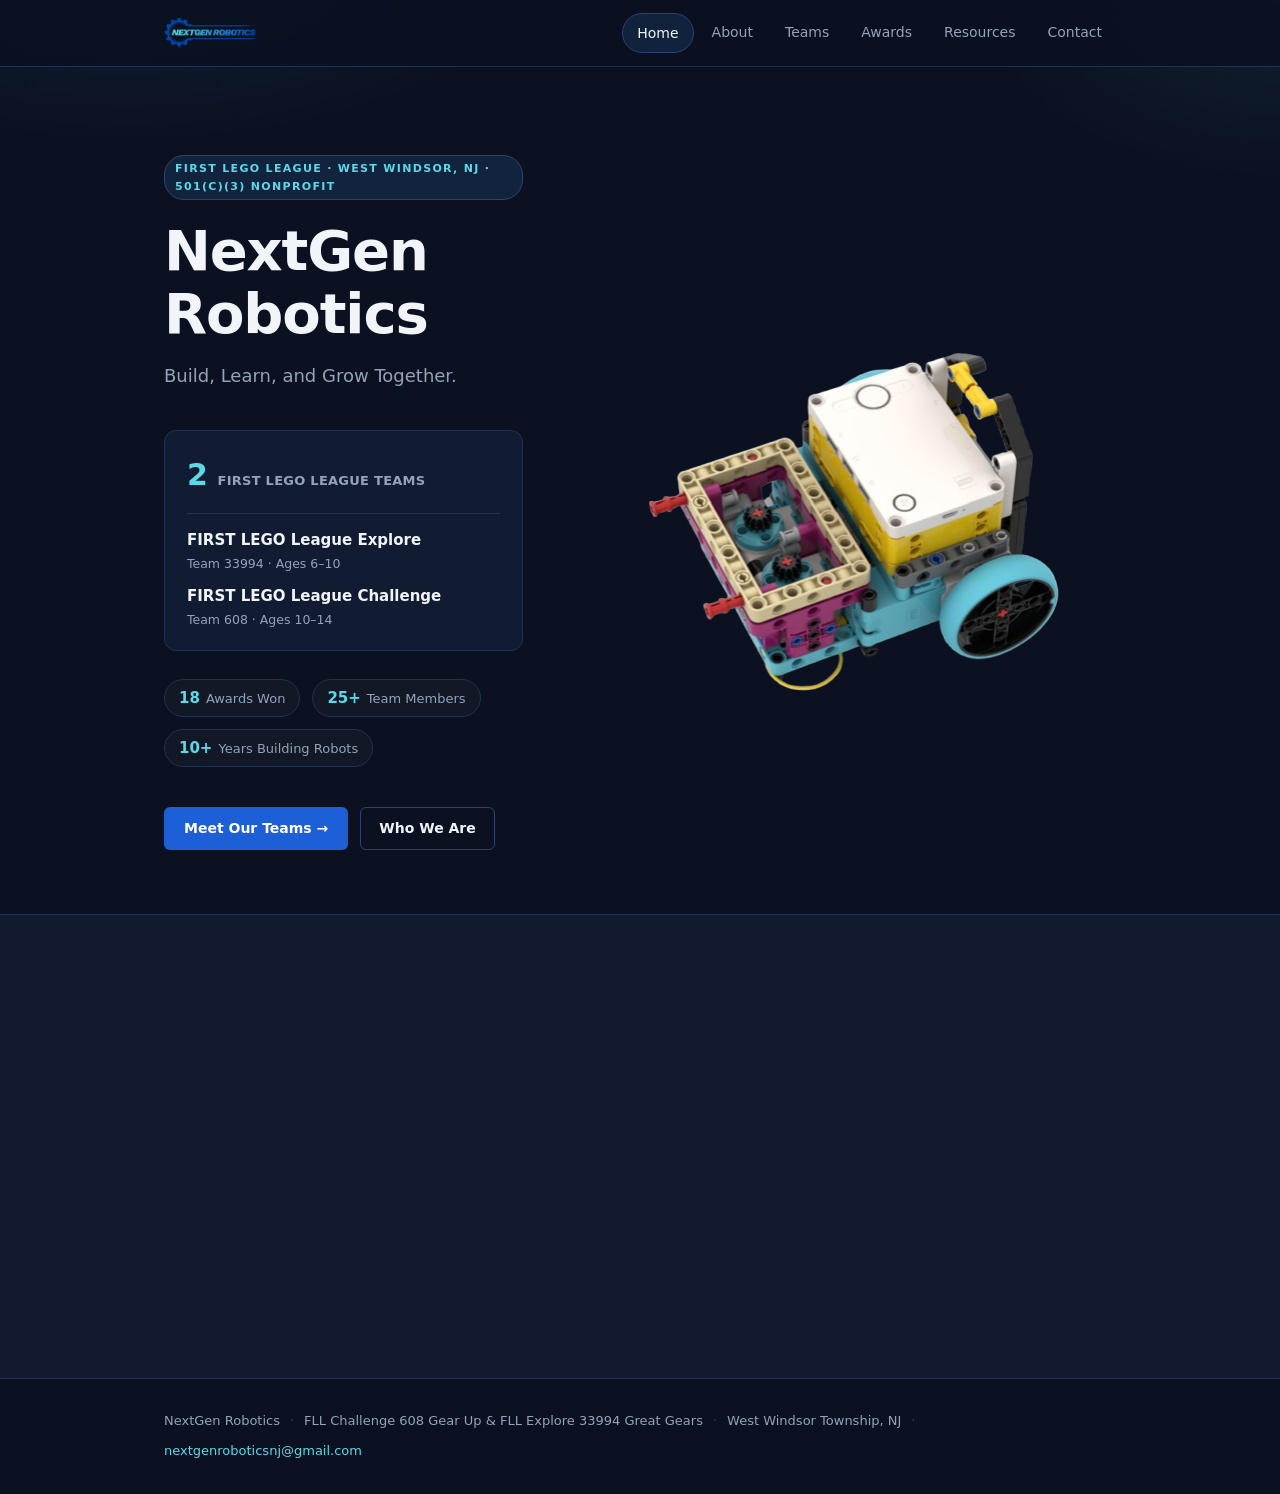
==== index.html @ 02c2dcfd "First commit of NextGen Robotics website" ====
<!DOCTYPE html>
<html lang="en">
<head>
  <meta charset="UTF-8" />
  <meta name="viewport" content="width=device-width, initial-scale=1.0" />
  <meta name="description" content="NextGen Robotics is a 501(c)(3) nonprofit running two FIRST LEGO League teams in West Windsor, NJ: FLL Explore 33994 Great Gears and FLL Challenge 608 Gear Up." />
  <meta http-equiv="Content-Security-Policy" content="default-src 'self'; img-src 'self' data:; style-src 'self'; script-src 'self'; object-src 'none'; base-uri 'self'; form-action 'self'; frame-ancestors 'none'; upgrade-insecure-requests;" />
  <meta http-equiv="X-Content-Type-Options" content="nosniff" />
  <meta name="referrer" content="strict-origin-when-cross-origin" />
  <meta name="theme-color" content="#0B1120" />
  <title>NextGen Robotics</title>
  <link rel="icon" type="image/png" href="images/logo.png" />
  <link rel="stylesheet" href="style.css" />
</head>
<body>

  <header class="site-header">
    <div class="container nav-inner">
      <a class="logo" href="index.html">
        <img src="images/logo-horizontal.png" alt="NextGen Robotics" class="logo-img" height="36" />
      </a>
      <button class="nav-toggle" id="nav-toggle" aria-label="Toggle navigation" aria-expanded="false" aria-controls="site-nav">&#9776;</button>
      <nav class="tabs" id="site-nav">
        <a href="index.html" data-page="index.html">Home</a>
        <a href="about.html" data-page="about.html">About</a>
        <a href="teams.html" data-page="teams.html">Teams</a>
        <a href="awards.html" data-page="awards.html">Awards</a>
        <a href="resources.html" data-page="resources.html">Resources</a>
        <a href="contact.html" data-page="contact.html">Contact</a>
      </nav>
    </div>
  </header>

  <!-- HERO -->
  <section class="hero">
    <div class="container hero-grid">
      <div class="hero-text">
        <div class="hero-eyebrow">FIRST LEGO League &middot; West Windsor, NJ &middot; 501(c)(3) Nonprofit</div>
        <h1>NextGen Robotics</h1>
        <p class="hero-desc">Build, Learn, and Grow Together.</p>

        <!--
          TO ADD A NEW TEAM: bump team-count-num below, then copy one
          .team-count-item block and update its name/number/age range.
          (This is the only spot on the homepage that needs a manual update
          when a team is added — everything else lives on teams.html.)
        -->
        <div class="team-count-card">
          <div class="team-count-head">
            <span class="team-count-num">2</span>
            <span class="team-count-label">FIRST LEGO League Teams</span>
          </div>
          <div class="team-count-list">
            <div class="team-count-item">
              <strong>FIRST LEGO League Explore</strong>
              <span class="team-count-meta">Team 33994 &middot; Ages 6&ndash;10</span>
            </div>
            <div class="team-count-item">
              <strong>FIRST LEGO League Challenge</strong>
              <span class="team-count-meta">Team 608 &middot; Ages 10&ndash;14</span>
            </div>
          </div>
        </div>

        <div class="badge-row">
          <span class="badge-pill"><strong>18</strong> Awards Won</span>
          <span class="badge-pill"><strong>25+</strong> Team Members</span>
          <span class="badge-pill"><strong>10+</strong> Years Building Robots</span>
        </div>

        <div class="btn-row">
          <a class="btn-primary" href="teams.html">Meet Our Teams &rarr;</a>
          <a class="btn-secondary" href="about.html">Who We Are</a>
        </div>
      </div>

      <div class="hero-media">
        <img class="zoomable" src="images/robot-challenge.png" alt="Gear Up's FLL Challenge robot" />
      </div>
    </div>
  </section>

  <!-- SPONSOR TEASER -->
  <section class="section section-alt">
    <div class="container">
      <div class="section-label reveal">Our sponsor</div>
      <div class="sponsor-card reveal">
        <img class="sponsor-logo zoomable" src="images/sponsor-nextgen-church.png" alt="NextGen Church logo" />
        <div class="sponsor-name">NextGen Church</div>
        <p class="sponsor-desc">Proud sponsor of NextGen Robotics.</p>
      </div>
    </div>
  </section>

  <footer class="site-footer">
    <div class="container footer-inner">
      <span>NextGen Robotics</span>
      <span class="footer-sep">&middot;</span>
      <span>FLL Challenge 608 Gear Up &amp; FLL Explore 33994 Great Gears</span>
      <span class="footer-sep">&middot;</span>
      <span>West Windsor Township, NJ</span>
      <span class="footer-sep">&middot;</span>
      <a href="mailto:nextgenroboticsnj@gmail.com">nextgenroboticsnj@gmail.com</a>
    </div>
  </footer>

  <script src="app.js"></script>
</body>
</html>
---- style.css ----
/* ===== RESET & BASE ===== */
*, *::before, *::after { box-sizing: border-box; margin: 0; padding: 0; }

:root {
  --bg: #0B1120;
  --bg-alt: #10192E;
  --card: #111C33;
  --card-hover: #16233F;
  --border: #22314F;
  --border-strong: #2E4270;
  --blue: #1D5FD6;
  --blue-light: #5CD9E8;
  --blue-mid: #3B8FE0;
  --blue-dim: rgba(59, 143, 224, 0.15);
  --text: #F1F5F9;
  --text-muted: #94A3B8;
  --text-light: #64748B;
  --radius: 12px;
  --radius-sm: 6px;
  --font: system-ui, -apple-system, 'Segoe UI', Roboto, sans-serif;
}

html { scroll-behavior: smooth; }

body {
  font-family: var(--font);
  color: var(--text);
  background: var(--bg);
  background-image:
    radial-gradient(700px 360px at 10% -10%, var(--blue-dim), transparent 65%),
    radial-gradient(500px 300px at 100% 0%, rgba(92, 217, 232, 0.08), transparent 60%);
  background-attachment: fixed;
  font-size: 16px;
  line-height: 1.6;
  -webkit-font-smoothing: antialiased;
}

.container {
  max-width: 1000px;
  margin: 0 auto;
  padding: 0 24px;
}

a { color: var(--blue-light); text-decoration: none; }
a:hover { text-decoration: underline; }

/* ===== SCROLL REVEAL ===== */
.reveal {
  opacity: 0;
  transform: translateY(16px);
  transition: opacity 0.6s ease, transform 0.6s ease;
}
.reveal.revealed { opacity: 1; transform: none; }
.reveal-1 { transition-delay: 0.05s; }
.reveal-2 { transition-delay: 0.12s; }
.reveal-3 { transition-delay: 0.19s; }
.reveal-4 { transition-delay: 0.26s; }
.reveal-5 { transition-delay: 0.33s; }

@media (prefers-reduced-motion: reduce) {
  .reveal { opacity: 1; transform: none; transition: none; }
}

/* ===== CLICK-TO-ZOOM PHOTOS ===== */
.zoomable {
  cursor: zoom-in;
  transition: transform 0.3s ease;
}
.zoomable.zoomed {
  transform: scale(1.18);
  cursor: zoom-out;
  position: relative;
  z-index: 5;
}
@media (prefers-reduced-motion: reduce) {
  .zoomable { transition: none; }
}

/* ===== HEADER / TABS NAV ===== */
.site-header {
  position: sticky;
  top: 0;
  z-index: 100;
  background: rgba(11, 17, 32, 0.88);
  backdrop-filter: blur(14px);
  border-bottom: 1px solid var(--border);
}

.nav-inner {
  display: flex;
  align-items: center;
  justify-content: space-between;
  height: 66px;
  gap: 16px;
}

.logo {
  display: flex;
  align-items: center;
  gap: 10px;
  color: var(--text);
  text-decoration: none;
  flex-shrink: 0;
}
.logo:hover { text-decoration: none; }
.logo-img { display: block; }

.nav-toggle {
  display: none;
  background: none;
  border: 1px solid var(--border-strong);
  border-radius: var(--radius-sm);
  color: var(--text);
  width: 40px;
  height: 36px;
  font-size: 18px;
  cursor: pointer;
  flex-shrink: 0;
}

nav.tabs {
  display: flex;
  gap: 4px;
  overflow-x: auto;
  scrollbar-width: none;
}
nav.tabs::-webkit-scrollbar { display: none; }

nav.tabs a {
  font-size: 14px;
  color: var(--text-muted);
  font-weight: 500;
  text-decoration: none;
  padding: 8px 14px;
  border-radius: 20px;
  white-space: nowrap;
  transition: color 0.15s, background 0.15s;
}
nav.tabs a:hover { color: var(--text); text-decoration: none; background: var(--card); }
nav.tabs a.active {
  color: var(--text);
  background: var(--blue-dim);
  border: 1px solid var(--border-strong);
}

/* ===== PAGE HERO (interior pages) ===== */
.page-hero {
  padding: 56px 0 40px;
  border-bottom: 1px solid var(--border);
}
.page-hero .section-label { margin-bottom: 12px; }
.page-hero h1 {
  font-size: clamp(28px, 4vw, 40px);
  font-weight: 700;
  letter-spacing: -0.02em;
  margin-bottom: 12px;
}
.page-hero p {
  font-size: 16px;
  color: var(--text-muted);
  max-width: 640px;
}

/* ===== HOME HERO ===== */
.hero {
  padding: 88px 0 64px;
  border-bottom: 1px solid var(--border);
}

.hero-grid {
  display: grid;
  grid-template-columns: minmax(0, 1fr) minmax(363px, 561px);
  align-items: center;
  gap: 32px;
}

.hero-media {
  display: flex;
  align-items: center;
  justify-content: center;
}
.hero-media img { width: 100%; height: auto; display: block; }

@media (max-width: 1000px) {
  .hero-grid { grid-template-columns: 1fr; }
  .hero-media { order: -1; max-width: 429px; margin: 0 auto; }
}

.hero-eyebrow {
  font-size: 11px;
  font-weight: 600;
  letter-spacing: 0.12em;
  text-transform: uppercase;
  color: var(--blue-light);
  background: var(--blue-dim);
  display: inline-block;
  padding: 4px 10px;
  border-radius: 20px;
  margin-bottom: 20px;
  border: 1px solid var(--border-strong);
}

.hero h1 {
  font-size: clamp(34px, 5.5vw, 56px);
  font-weight: 700;
  line-height: 1.12;
  letter-spacing: -0.02em;
  color: var(--text);
  margin-bottom: 16px;
  max-width: 680px;
}

.hero-desc {
  font-size: 18px;
  color: var(--text-muted);
  max-width: 580px;
  margin-bottom: 40px;
  line-height: 1.6;
}

/* "2 FIRST LEGO League Teams" — one continuous card, not disconnected boxes */
.team-count-card {
  background: var(--card);
  border: 1px solid var(--border);
  border-radius: var(--radius);
  padding: 20px 22px;
  margin-bottom: 28px;
  max-width: 460px;
}

.team-count-head {
  display: flex;
  align-items: baseline;
  gap: 10px;
  padding-bottom: 14px;
  margin-bottom: 14px;
  border-bottom: 1px solid var(--border);
}
.team-count-num { font-size: 30px; font-weight: 700; color: var(--blue-light); letter-spacing: -0.01em; }
.team-count-label {
  font-size: 13px;
  font-weight: 600;
  letter-spacing: 0.02em;
  text-transform: uppercase;
  color: var(--text-muted);
}

.team-count-list { display: flex; flex-direction: column; gap: 10px; }
.team-count-item { display: flex; flex-direction: column; gap: 2px; }
.team-count-item strong { font-size: 15px; color: var(--text); }
.team-count-meta { font-size: 12.5px; color: var(--text-muted); }

/* Secondary badge stats (20+ Awards, 25+ Members, ...) */
.badge-row {
  display: flex;
  gap: 12px;
  flex-wrap: wrap;
  margin-bottom: 40px;
}
.badge-pill {
  display: inline-flex;
  align-items: baseline;
  gap: 6px;
  font-size: 13px;
  color: var(--text-muted);
  background: rgba(255,255,255,0.03);
  border: 1px solid var(--border);
  padding: 6px 14px;
  border-radius: 20px;
}
.badge-pill strong { color: var(--blue-light); font-size: 15px; }
.badge-row-spaced { margin-top: 20px; }

.subsection-title {
  font-size: 18px;
  font-weight: 700;
  color: var(--text);
  margin: 44px 0 18px;
}

.btn-primary {
  display: inline-flex;
  align-items: center;
  gap: 6px;
  background: var(--blue);
  color: #fff;
  font-size: 14px;
  font-weight: 600;
  padding: 10px 20px;
  border-radius: var(--radius-sm);
  text-decoration: none;
  transition: background 0.15s, transform 0.1s;
}
.btn-primary:hover { background: #2563EB; text-decoration: none; transform: translateY(-1px); }

.btn-secondary {
  display: inline-flex;
  align-items: center;
  gap: 6px;
  background: transparent;
  color: var(--text);
  font-size: 14px;
  font-weight: 600;
  padding: 9px 18px;
  border-radius: var(--radius-sm);
  border: 1px solid var(--border-strong);
  text-decoration: none;
  transition: border-color 0.15s, background 0.15s;
}
.btn-secondary:hover { border-color: var(--blue-mid); background: var(--card); text-decoration: none; }

.btn-row { display: flex; gap: 12px; flex-wrap: wrap; }

/* ===== SECTIONS ===== */
.section { padding: 72px 0; }
.section-alt { background: var(--bg-alt); }

.section-label {
  font-size: 11px;
  font-weight: 600;
  letter-spacing: 0.12em;
  text-transform: uppercase;
  color: var(--text-light);
  margin-bottom: 8px;
}

.section-title {
  font-size: 26px;
  font-weight: 700;
  letter-spacing: -0.01em;
  color: var(--text);
  margin-bottom: 16px;
}

.section-intro {
  font-size: 15px;
  color: var(--text-muted);
  max-width: 640px;
  margin-bottom: 32px;
  line-height: 1.6;
}

/* ===== HOME QUICK-LINK CARDS ===== */
.quicklink-grid {
  display: grid;
  grid-template-columns: repeat(auto-fit, minmax(220px, 1fr));
  gap: 16px;
}
.quicklink-card {
  background: var(--card);
  border: 1px solid var(--border);
  border-radius: var(--radius);
  padding: 22px;
  text-decoration: none;
  color: inherit;
  transition: border-color 0.15s, transform 0.15s, background 0.15s;
  display: block;
}
.quicklink-card:hover {
  border-color: var(--blue-mid);
  background: var(--card-hover);
  transform: translateY(-2px);
  text-decoration: none;
}
.quicklink-icon { font-size: 22px; margin-bottom: 10px; display: block; }
.quicklink-title { font-size: 15px; font-weight: 600; color: var(--text); margin-bottom: 4px; }
.quicklink-desc { font-size: 13px; color: var(--text-muted); line-height: 1.5; }

/* ===== ABOUT / PROSE ===== */
.prose {
  max-width: 700px;
  font-size: 16px;
  line-height: 1.75;
  color: var(--text);
}
.prose p { margin-bottom: 14px; }
.prose ul { padding-left: 20px; margin-bottom: 14px; }
.prose li { margin-bottom: 10px; color: var(--text); }
.prose strong { color: var(--text); }
.prose h3 { font-size: 17px; font-weight: 600; margin: 28px 0 10px; color: var(--blue-light); }

.program-grid {
  display: grid;
  grid-template-columns: repeat(auto-fit, minmax(220px, 1fr));
  gap: 14px;
  margin: 20px 0 8px;
}
.program-chip {
  background: var(--card);
  border: 1px solid var(--border);
  border-radius: var(--radius-sm);
  padding: 12px 14px;
  font-size: 13px;
  color: var(--text-muted);
}
.program-chip strong { display: block; color: var(--text); font-size: 14px; margin-bottom: 2px; }

/* ===== PLACEHOLDER / REAL PHOTOS ===== */
.photo-placeholder {
  font-size: 12px;
  font-weight: 500;
  color: var(--blue-light);
  background: rgba(11, 17, 32, 0.5);
  padding: 5px 12px;
  border-radius: 20px;
  border: 1px solid var(--border-strong);
}

/* ===== TEAM CARDS ===== */
.team-grid {
  display: grid;
  grid-template-columns: repeat(auto-fit, minmax(300px, 1fr));
  gap: 24px;
}

.team-card {
  background: var(--card);
  border: 1px solid var(--border);
  border-radius: var(--radius);
  overflow: hidden;
  display: flex;
  flex-direction: column;
  transition: border-color 0.15s;
}
.team-card:hover { border-color: var(--border-strong); }

.team-photo {
  height: 220px;
  background: linear-gradient(135deg, #0F1B33, #1B2C52);
  display: flex;
  align-items: center;
  justify-content: center;
  overflow: hidden;
}
.team-photo img { width: 100%; height: 100%; object-fit: cover; display: block; }

.team-body { padding: 22px; }

.team-badge {
  display: inline-block;
  font-size: 11px;
  font-weight: 600;
  letter-spacing: 0.03em;
  color: var(--blue-light);
  background: var(--blue-dim);
  border: 1px solid var(--border-strong);
  padding: 3px 10px;
  border-radius: 20px;
  margin-bottom: 10px;
}

.team-name { font-size: 22px; font-weight: 700; color: var(--text); margin-bottom: 2px; }
.team-age { font-size: 13px; color: var(--blue-light); font-weight: 600; margin-bottom: 10px; }
.team-desc { font-size: 14px; color: var(--text-muted); line-height: 1.6; max-width: 640px; margin: 20px 0 24px; }

/* ===== PROGRAM SECTIONS (Teams page) ===== */

/* Jump-nav pills — grows with the team list, one pill per team */
.team-jumpnav {
  display: flex;
  gap: 8px;
  flex-wrap: wrap;
  margin-top: 24px;
}
.team-jumpnav a {
  font-size: 13px;
  font-weight: 600;
  color: var(--text);
  background: var(--card);
  border: 1px solid var(--border-strong);
  padding: 7px 16px;
  border-radius: 20px;
  text-decoration: none;
  transition: border-color 0.15s, background 0.15s;
}
.team-jumpnav a:hover { border-color: var(--blue-mid); background: var(--card-hover); text-decoration: none; }

.program-photos {
  display: grid;
  grid-template-columns: repeat(auto-fit, minmax(260px, 1fr));
  gap: 16px;
  margin: 20px 0;
}
.program-photo {
  height: 280px;
  border-radius: var(--radius);
  border: 1px solid var(--border);
  background: linear-gradient(135deg, #0F1B33, #1B2C52);
  overflow: hidden;
  display: flex;
  align-items: center;
  justify-content: center;
}
.program-photo img {
  width: 100%;
  height: 100%;
  object-fit: cover;
  display: block;
  transition: transform 0.35s ease;
}
.program-photo:hover img { transform: scale(1.12); }
.program-photo--contain img { object-fit: contain; padding: 16px; }
@media (prefers-reduced-motion: reduce) {
  .program-photo img { transition: none; }
}

/* ===== YEAR-GROUPED BOXES (projects & awards) ===== */
.year-group { margin-bottom: 40px; }
.year-group:last-child { margin-bottom: 0; }
.year-heading {
  display: flex;
  align-items: center;
  gap: 12px;
  font-size: 14px;
  font-weight: 700;
  color: var(--text);
  letter-spacing: 0.02em;
  margin-bottom: 18px;
}
.year-heading::after {
  content: '';
  flex: 1;
  height: 1px;
  background: var(--border);
}

.box-grid {
  display: grid;
  grid-template-columns: repeat(auto-fit, minmax(240px, 1fr));
  gap: 18px;
}

.project-box, .award-box, .resource-box {
  background: var(--card);
  border: 1px solid var(--border);
  border-radius: var(--radius);
  padding: 20px;
  transition: border-color 0.15s, transform 0.15s;
}
.project-box:hover, .award-box:hover, .resource-box:hover {
  border-color: var(--border-strong);
  transform: translateY(-2px);
}

.project-photo {
  height: 150px;
  border-radius: var(--radius-sm);
  background: linear-gradient(135deg, #0F1B33, #1B2C52);
  display: flex;
  align-items: center;
  justify-content: center;
  margin-bottom: 14px;
  overflow: hidden;
}
.project-photo img { width: 100%; height: 100%; object-fit: cover; display: block; }

.box-badge {
  display: inline-block;
  font-size: 10.5px;
  font-weight: 700;
  letter-spacing: 0.04em;
  text-transform: uppercase;
  color: var(--blue-light);
  background: var(--blue-dim);
  border: 1px solid var(--border-strong);
  padding: 3px 9px;
  border-radius: 20px;
  margin-bottom: 10px;
}

.box-title { font-size: 17px; font-weight: 700; color: var(--text); margin-bottom: 6px; }
.box-title a { color: inherit; text-decoration: none; }
.box-title a:hover { color: var(--blue-light); text-decoration: underline; }
.box-meta { font-size: 12px; color: var(--text-light); font-family: ui-monospace, Menlo, monospace; margin-bottom: 8px; }
.box-desc { font-size: 13.5px; color: var(--text-muted); line-height: 1.6; }

.award-box .box-title { display: flex; align-items: center; gap: 8px; }
.award-icon { font-size: 20px; }

.note-card {
  border: 1px dashed var(--border-strong);
  border-radius: var(--radius);
  padding: 18px 20px;
  font-size: 13.5px;
  color: var(--text-light);
  line-height: 1.6;
  margin-top: 24px;
}

/* ===== RESOURCES ===== */
.resource-group { margin-bottom: 40px; }
.resource-group:last-child { margin-bottom: 0; }
.resource-group-title {
  font-size: 16px;
  font-weight: 700;
  color: var(--blue-light);
  margin-bottom: 16px;
}

/* ===== GALLERY ===== */
.gallery-grid {
  display: grid;
  grid-template-columns: repeat(auto-fit, minmax(220px, 1fr));
  gap: 16px;
}
.gallery-photo {
  height: 220px;
  border-radius: var(--radius);
  border: 1px solid var(--border);
  background: linear-gradient(135deg, #0F1B33, #1B2C52);
  display: flex;
  align-items: center;
  justify-content: center;
  overflow: hidden;
  position: relative;
}
.gallery-photo img { width: 100%; height: 100%; object-fit: cover; display: block; }
.gallery-caption {
  position: absolute;
  bottom: 0; left: 0; right: 0;
  background: linear-gradient(0deg, rgba(0,0,0,0.7), transparent);
  color: #fff;
  font-size: 12px;
  padding: 20px 12px 8px;
}

/* ===== SPONSOR ===== */
.sponsor-card {
  background: var(--card);
  border: 1px solid var(--border);
  border-radius: var(--radius);
  padding: 28px;
  max-width: 480px;
}
.sponsor-logo { display: block; width: 160px; height: 160px; object-fit: contain; margin-bottom: 18px; }
.sponsor-name { font-size: 18px; font-weight: 700; color: var(--text); margin-bottom: 6px; }
.sponsor-desc { font-size: 14px; color: var(--text-muted); }

/* ===== CONTACT ===== */
.contact-card {
  background: var(--card);
  border: 1px solid var(--border);
  border-radius: var(--radius);
  padding: 24px;
  max-width: 480px;
  margin-bottom: 16px;
}
.contact-row {
  display: flex;
  gap: 12px;
  font-size: 14px;
  padding: 10px 0;
  border-bottom: 1px solid var(--border);
}
.contact-row:last-child { border-bottom: none; }
.contact-label { color: var(--text-light); min-width: 80px; }

.contact-note {
  font-size: 13px;
  color: var(--text-light);
  max-width: 480px;
  line-height: 1.6;
}

/* ===== FOOTER ===== */
.site-footer {
  border-top: 1px solid var(--border);
  padding: 32px 0;
}

.footer-inner {
  display: flex;
  align-items: center;
  gap: 10px;
  font-size: 13px;
  color: var(--text-muted);
  flex-wrap: wrap;
}

.footer-sep { color: var(--border-strong); }

/* ===== RESPONSIVE ===== */
@media (max-width: 720px) {
  nav.tabs {
    position: absolute;
    top: 66px; left: 0; right: 0;
    background: var(--bg);
    border-bottom: 1px solid var(--border);
    flex-direction: column;
    padding: 8px;
    display: none;
  }
  nav.tabs.open { display: flex; }
  nav.tabs a { padding: 12px 14px; border-radius: var(--radius-sm); }
  .nav-toggle { display: block; }
}

@media (max-width: 640px) {
  .hero { padding: 48px 0 40px; }
  .award-box .box-title { flex-wrap: wrap; }
}
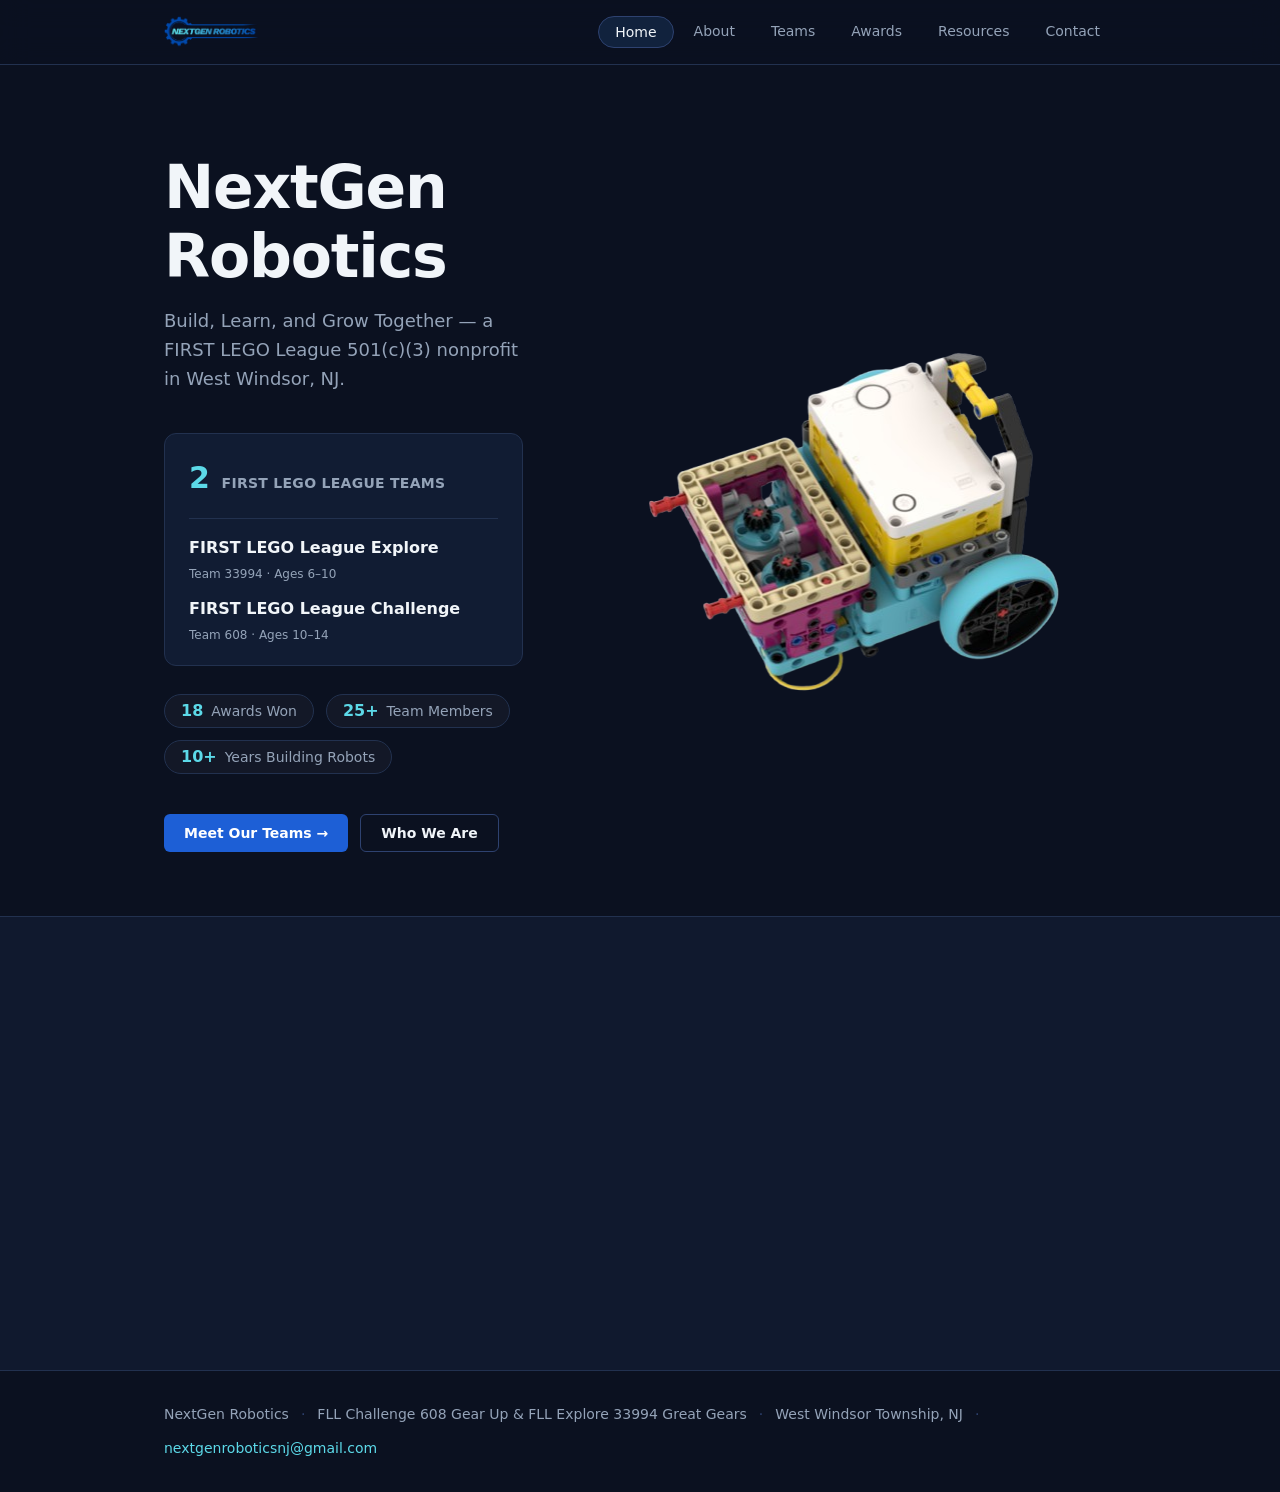
==== commit 8f7504de: "Small design updates" ====
--- a/index.html
+++ b/index.html
@@ -4,6 +4,15 @@
   <meta charset="UTF-8" />
   <meta name="viewport" content="width=device-width, initial-scale=1.0" />
   <meta name="description" content="NextGen Robotics is a 501(c)(3) nonprofit running two FIRST LEGO League teams in West Windsor, NJ: FLL Explore 33994 Great Gears and FLL Challenge 608 Gear Up." />
+  <meta property="og:type" content="website" />
+  <meta property="og:site_name" content="NextGen Robotics" />
+  <meta property="og:title" content="NextGen Robotics" />
+  <meta property="og:description" content="A 501(c)(3) nonprofit running two FIRST LEGO League teams in West Windsor, NJ: FLL Explore 33994 Great Gears and FLL Challenge 608 Gear Up." />
+  <meta property="og:image" content="images/logo-horizontal.png" />
+  <meta name="twitter:card" content="summary_large_image" />
+  <meta name="twitter:title" content="NextGen Robotics" />
+  <meta name="twitter:description" content="A 501(c)(3) nonprofit running two FIRST LEGO League teams in West Windsor, NJ." />
+  <meta name="twitter:image" content="images/logo-horizontal.png" />
   <meta http-equiv="Content-Security-Policy" content="default-src 'self'; img-src 'self' data:; style-src 'self'; script-src 'self'; object-src 'none'; base-uri 'self'; form-action 'self'; frame-ancestors 'none'; upgrade-insecure-requests;" />
   <meta http-equiv="X-Content-Type-Options" content="nosniff" />
   <meta name="referrer" content="strict-origin-when-cross-origin" />
@@ -35,9 +44,8 @@
   <section class="hero">
     <div class="container hero-grid">
       <div class="hero-text">
-        <div class="hero-eyebrow">FIRST LEGO League &middot; West Windsor, NJ &middot; 501(c)(3) Nonprofit</div>
         <h1>NextGen Robotics</h1>
-        <p class="hero-desc">Build, Learn, and Grow Together.</p>
+        <p class="hero-desc">Build, Learn, and Grow Together — a FIRST LEGO League 501(c)(3) nonprofit in West Windsor, NJ.</p>
 
         <!--
           TO ADD A NEW TEAM: bump team-count-num below, then copy one
--- a/style.css
+++ b/style.css
@@ -2,6 +2,7 @@
 *, *::before, *::after { box-sizing: border-box; margin: 0; padding: 0; }
 
 :root {
+  /* Color */
   --bg: #0B1120;
   --bg-alt: #10192E;
   --card: #111C33;
@@ -14,10 +15,50 @@
   --blue-dim: rgba(59, 143, 224, 0.15);
   --text: #F1F5F9;
   --text-muted: #94A3B8;
-  --text-light: #64748B;
+  --text-light: #7E8FB0;
+
+  /* Shape */
   --radius: 12px;
   --radius-sm: 6px;
+  --radius-pill: 20px;
+
+  /* Type */
   --font: system-ui, -apple-system, 'Segoe UI', Roboto, sans-serif;
+  --text-xs: 12px;
+  --text-sm: 14px;
+  --text-base: 16px;
+  --text-lg: 18px;
+  --text-xl: 20px;
+  --text-2xl: 24px;
+  --text-3xl: 30px;
+  --text-4xl: 36px;
+  --text-5xl: 48px;
+  --text-6xl: 60px;
+  --leading-none: 1;
+  --leading-tight: 1.15;
+  --leading-snug: 1.3;
+  --leading-normal: 1.5;
+  --leading-relaxed: 1.6;
+  --leading-loose: 1.75;
+
+  /* Spacing — 4px grid, used for every margin/padding/gap on the site */
+  --space-1: 4px;
+  --space-2: 8px;
+  --space-3: 12px;
+  --space-4: 16px;
+  --space-5: 20px;
+  --space-6: 24px;
+  --space-7: 28px;
+  --space-8: 32px;
+  --space-9: 36px;
+  --space-10: 40px;
+  --space-11: 44px;
+  --space-12: 48px;
+  --space-14: 56px;
+  --space-16: 64px;
+  --space-18: 72px;
+  --space-20: 80px;
+  --space-22: 88px;
 }
 
 html { scroll-behavior: smooth; }
@@ -26,19 +67,15 @@
   font-family: var(--font);
   color: var(--text);
   background: var(--bg);
-  background-image:
-    radial-gradient(700px 360px at 10% -10%, var(--blue-dim), transparent 65%),
-    radial-gradient(500px 300px at 100% 0%, rgba(92, 217, 232, 0.08), transparent 60%);
-  background-attachment: fixed;
-  font-size: 16px;
-  line-height: 1.6;
+  font-size: var(--text-base);
+  line-height: var(--leading-relaxed);
   -webkit-font-smoothing: antialiased;
 }
 
 .container {
   max-width: 1000px;
   margin: 0 auto;
-  padding: 0 24px;
+  padding: 0 var(--space-6);
 }
 
 a { color: var(--blue-light); text-decoration: none; }
@@ -47,7 +84,7 @@
 /* ===== SCROLL REVEAL ===== */
 .reveal {
   opacity: 0;
-  transform: translateY(16px);
+  transform: translateY(var(--space-4));
   transition: opacity 0.6s ease, transform 0.6s ease;
 }
 .reveal.revealed { opacity: 1; transform: none; }
@@ -90,14 +127,14 @@
   display: flex;
   align-items: center;
   justify-content: space-between;
-  height: 66px;
-  gap: 16px;
+  height: var(--space-16);
+  gap: var(--space-4);
 }
 
 .logo {
   display: flex;
   align-items: center;
-  gap: 10px;
+  gap: var(--space-3);
   color: var(--text);
   text-decoration: none;
   flex-shrink: 0;
@@ -111,28 +148,29 @@
   border: 1px solid var(--border-strong);
   border-radius: var(--radius-sm);
   color: var(--text);
-  width: 40px;
-  height: 36px;
-  font-size: 18px;
+  width: var(--space-10);
+  height: var(--space-9);
+  font-size: var(--text-lg);
   cursor: pointer;
   flex-shrink: 0;
 }
 
 nav.tabs {
   display: flex;
-  gap: 4px;
+  gap: var(--space-1);
   overflow-x: auto;
   scrollbar-width: none;
 }
 nav.tabs::-webkit-scrollbar { display: none; }
 
 nav.tabs a {
-  font-size: 14px;
+  font-size: var(--text-sm);
+  line-height: var(--leading-none);
   color: var(--text-muted);
   font-weight: 500;
   text-decoration: none;
-  padding: 8px 14px;
-  border-radius: 20px;
+  padding: var(--space-2) var(--space-4);
+  border-radius: var(--radius-pill);
   white-space: nowrap;
   transition: color 0.15s, background 0.15s;
 }
@@ -145,25 +183,26 @@
 
 /* ===== PAGE HERO (interior pages) ===== */
 .page-hero {
-  padding: 56px 0 40px;
+  padding: var(--space-14) 0 var(--space-10);
   border-bottom: 1px solid var(--border);
 }
-.page-hero .section-label { margin-bottom: 12px; }
 .page-hero h1 {
-  font-size: clamp(28px, 4vw, 40px);
+  font-size: clamp(var(--text-3xl), 4vw, var(--text-4xl));
   font-weight: 700;
+  line-height: var(--leading-tight);
   letter-spacing: -0.02em;
-  margin-bottom: 12px;
+  margin-bottom: var(--space-3);
 }
 .page-hero p {
-  font-size: 16px;
+  font-size: var(--text-base);
+  line-height: var(--leading-relaxed);
   color: var(--text-muted);
   max-width: 640px;
 }
 
 /* ===== HOME HERO ===== */
 .hero {
-  padding: 88px 0 64px;
+  padding: var(--space-22) 0 var(--space-16);
   border-bottom: 1px solid var(--border);
 }
 
@@ -171,7 +210,7 @@
   display: grid;
   grid-template-columns: minmax(0, 1fr) minmax(363px, 561px);
   align-items: center;
-  gap: 32px;
+  gap: var(--space-8);
 }
 
 .hero-media {
@@ -186,36 +225,22 @@
   .hero-media { order: -1; max-width: 429px; margin: 0 auto; }
 }
 
-.hero-eyebrow {
-  font-size: 11px;
-  font-weight: 600;
-  letter-spacing: 0.12em;
-  text-transform: uppercase;
-  color: var(--blue-light);
-  background: var(--blue-dim);
-  display: inline-block;
-  padding: 4px 10px;
-  border-radius: 20px;
-  margin-bottom: 20px;
-  border: 1px solid var(--border-strong);
-}
-
 .hero h1 {
-  font-size: clamp(34px, 5.5vw, 56px);
+  font-size: clamp(var(--text-4xl), 5.5vw, var(--text-6xl));
   font-weight: 700;
-  line-height: 1.12;
+  line-height: var(--leading-tight);
   letter-spacing: -0.02em;
   color: var(--text);
-  margin-bottom: 16px;
+  margin-bottom: var(--space-4);
   max-width: 680px;
 }
 
 .hero-desc {
-  font-size: 18px;
+  font-size: var(--text-lg);
+  line-height: var(--leading-relaxed);
   color: var(--text-muted);
   max-width: 580px;
-  margin-bottom: 40px;
-  line-height: 1.6;
+  margin-bottom: var(--space-10);
 }
 
 /* "2 FIRST LEGO League Teams" — one continuous card, not disconnected boxes */
@@ -223,70 +248,73 @@
   background: var(--card);
   border: 1px solid var(--border);
   border-radius: var(--radius);
-  padding: 20px 22px;
-  margin-bottom: 28px;
+  padding: var(--space-5) var(--space-6);
+  margin-bottom: var(--space-7);
   max-width: 460px;
 }
 
 .team-count-head {
   display: flex;
   align-items: baseline;
-  gap: 10px;
-  padding-bottom: 14px;
-  margin-bottom: 14px;
+  gap: var(--space-3);
+  padding-bottom: var(--space-4);
+  margin-bottom: var(--space-4);
   border-bottom: 1px solid var(--border);
 }
-.team-count-num { font-size: 30px; font-weight: 700; color: var(--blue-light); letter-spacing: -0.01em; }
+.team-count-num { font-size: var(--text-3xl); font-weight: 700; color: var(--blue-light); letter-spacing: -0.01em; }
 .team-count-label {
-  font-size: 13px;
+  font-size: var(--text-sm);
   font-weight: 600;
   letter-spacing: 0.02em;
   text-transform: uppercase;
   color: var(--text-muted);
 }
 
-.team-count-list { display: flex; flex-direction: column; gap: 10px; }
-.team-count-item { display: flex; flex-direction: column; gap: 2px; }
-.team-count-item strong { font-size: 15px; color: var(--text); }
-.team-count-meta { font-size: 12.5px; color: var(--text-muted); }
-
-/* Secondary badge stats (20+ Awards, 25+ Members, ...) */
+.team-count-list { display: flex; flex-direction: column; gap: var(--space-3); }
+.team-count-item { display: flex; flex-direction: column; gap: var(--space-1); }
+.team-count-item strong { font-size: var(--text-base); color: var(--text); }
+.team-count-meta { font-size: var(--text-xs); color: var(--text-muted); }
+
+/* Secondary badge stats (18 Awards, 25+ Members, ...) */
 .badge-row {
   display: flex;
-  gap: 12px;
+  gap: var(--space-3);
   flex-wrap: wrap;
-  margin-bottom: 40px;
+  margin-bottom: var(--space-10);
 }
 .badge-pill {
   display: inline-flex;
   align-items: baseline;
-  gap: 6px;
-  font-size: 13px;
+  gap: var(--space-2);
+  font-size: var(--text-sm);
+  line-height: var(--leading-none);
   color: var(--text-muted);
   background: rgba(255,255,255,0.03);
   border: 1px solid var(--border);
-  padding: 6px 14px;
-  border-radius: 20px;
-}
-.badge-pill strong { color: var(--blue-light); font-size: 15px; }
-.badge-row-spaced { margin-top: 20px; }
+  padding: var(--space-2) var(--space-4);
+  border-radius: var(--radius-pill);
+}
+.badge-pill strong { color: var(--blue-light); font-size: var(--text-base); }
+.badge-row-spaced { margin-top: var(--space-5); }
 
 .subsection-title {
-  font-size: 18px;
+  font-size: var(--text-xl);
+  line-height: var(--leading-tight);
   font-weight: 700;
   color: var(--text);
-  margin: 44px 0 18px;
+  margin: var(--space-12) 0 var(--space-5);
 }
 
 .btn-primary {
   display: inline-flex;
   align-items: center;
-  gap: 6px;
+  gap: var(--space-2);
   background: var(--blue);
   color: #fff;
-  font-size: 14px;
+  font-size: var(--text-sm);
+  line-height: var(--leading-none);
   font-weight: 600;
-  padding: 10px 20px;
+  padding: var(--space-3) var(--space-5);
   border-radius: var(--radius-sm);
   text-decoration: none;
   transition: background 0.15s, transform 0.1s;
@@ -296,12 +324,13 @@
 .btn-secondary {
   display: inline-flex;
   align-items: center;
-  gap: 6px;
+  gap: var(--space-2);
   background: transparent;
   color: var(--text);
-  font-size: 14px;
+  font-size: var(--text-sm);
+  line-height: var(--leading-none);
   font-weight: 600;
-  padding: 9px 18px;
+  padding: var(--space-2) var(--space-5);
   border-radius: var(--radius-sm);
   border: 1px solid var(--border-strong);
   text-decoration: none;
@@ -309,48 +338,50 @@
 }
 .btn-secondary:hover { border-color: var(--blue-mid); background: var(--card); text-decoration: none; }
 
-.btn-row { display: flex; gap: 12px; flex-wrap: wrap; }
+.btn-row { display: flex; gap: var(--space-3); flex-wrap: wrap; }
 
 /* ===== SECTIONS ===== */
-.section { padding: 72px 0; }
+.section { padding: var(--space-18) 0; }
 .section-alt { background: var(--bg-alt); }
 
 .section-label {
-  font-size: 11px;
+  font-size: var(--text-xs);
+  line-height: var(--leading-none);
   font-weight: 600;
   letter-spacing: 0.12em;
   text-transform: uppercase;
   color: var(--text-light);
-  margin-bottom: 8px;
+  margin-bottom: var(--space-2);
 }
 
 .section-title {
-  font-size: 26px;
+  font-size: var(--text-2xl);
+  line-height: var(--leading-tight);
   font-weight: 700;
   letter-spacing: -0.01em;
   color: var(--text);
-  margin-bottom: 16px;
+  margin-bottom: var(--space-4);
 }
 
 .section-intro {
-  font-size: 15px;
+  font-size: var(--text-base);
+  line-height: var(--leading-relaxed);
   color: var(--text-muted);
   max-width: 640px;
-  margin-bottom: 32px;
-  line-height: 1.6;
+  margin-bottom: var(--space-8);
 }
 
 /* ===== HOME QUICK-LINK CARDS ===== */
 .quicklink-grid {
   display: grid;
   grid-template-columns: repeat(auto-fit, minmax(220px, 1fr));
-  gap: 16px;
+  gap: var(--space-4);
 }
 .quicklink-card {
   background: var(--card);
   border: 1px solid var(--border);
   border-radius: var(--radius);
-  padding: 22px;
+  padding: var(--space-6);
   text-decoration: none;
   color: inherit;
   transition: border-color 0.15s, transform 0.15s, background 0.15s;
@@ -362,47 +393,49 @@
   transform: translateY(-2px);
   text-decoration: none;
 }
-.quicklink-icon { font-size: 22px; margin-bottom: 10px; display: block; }
-.quicklink-title { font-size: 15px; font-weight: 600; color: var(--text); margin-bottom: 4px; }
-.quicklink-desc { font-size: 13px; color: var(--text-muted); line-height: 1.5; }
+.quicklink-icon { font-size: var(--text-xl); margin-bottom: var(--space-3); display: block; }
+.quicklink-title { font-size: var(--text-base); line-height: var(--leading-snug); font-weight: 600; color: var(--text); margin-bottom: var(--space-1); }
+.quicklink-desc { font-size: var(--text-sm); line-height: var(--leading-normal); color: var(--text-muted); }
 
 /* ===== ABOUT / PROSE ===== */
 .prose {
   max-width: 700px;
-  font-size: 16px;
-  line-height: 1.75;
-  color: var(--text);
-}
-.prose p { margin-bottom: 14px; }
-.prose ul { padding-left: 20px; margin-bottom: 14px; }
-.prose li { margin-bottom: 10px; color: var(--text); }
+  font-size: var(--text-base);
+  line-height: var(--leading-loose);
+  color: var(--text);
+}
+.prose p { margin-bottom: var(--space-4); }
+.prose ul { padding-left: var(--space-5); margin-bottom: var(--space-4); }
+.prose li { margin-bottom: var(--space-3); color: var(--text); }
 .prose strong { color: var(--text); }
-.prose h3 { font-size: 17px; font-weight: 600; margin: 28px 0 10px; color: var(--blue-light); }
+.prose h3 { font-size: var(--text-lg); line-height: var(--leading-snug); font-weight: 600; margin: var(--space-7) 0 var(--space-3); color: var(--blue-light); }
 
 .program-grid {
   display: grid;
   grid-template-columns: repeat(auto-fit, minmax(220px, 1fr));
-  gap: 14px;
-  margin: 20px 0 8px;
+  gap: var(--space-4);
+  margin: var(--space-5) 0 var(--space-2);
 }
 .program-chip {
   background: var(--card);
   border: 1px solid var(--border);
   border-radius: var(--radius-sm);
-  padding: 12px 14px;
-  font-size: 13px;
+  padding: var(--space-3) var(--space-4);
+  font-size: var(--text-sm);
+  line-height: var(--leading-normal);
   color: var(--text-muted);
 }
-.program-chip strong { display: block; color: var(--text); font-size: 14px; margin-bottom: 2px; }
+.program-chip strong { display: block; color: var(--text); font-size: var(--text-sm); margin-bottom: var(--space-1); }
 
 /* ===== PLACEHOLDER / REAL PHOTOS ===== */
 .photo-placeholder {
-  font-size: 12px;
+  font-size: var(--text-xs);
+  line-height: var(--leading-none);
   font-weight: 500;
   color: var(--blue-light);
   background: rgba(11, 17, 32, 0.5);
-  padding: 5px 12px;
-  border-radius: 20px;
+  padding: var(--space-1) var(--space-3);
+  border-radius: var(--radius-pill);
   border: 1px solid var(--border-strong);
 }
 
@@ -410,7 +443,7 @@
 .team-grid {
   display: grid;
   grid-template-columns: repeat(auto-fit, minmax(300px, 1fr));
-  gap: 24px;
+  gap: var(--space-6);
 }
 
 .team-card {
@@ -434,42 +467,44 @@
 }
 .team-photo img { width: 100%; height: 100%; object-fit: cover; display: block; }
 
-.team-body { padding: 22px; }
+.team-body { padding: var(--space-6); }
 
 .team-badge {
   display: inline-block;
-  font-size: 11px;
+  font-size: var(--text-xs);
+  line-height: var(--leading-none);
   font-weight: 600;
   letter-spacing: 0.03em;
   color: var(--blue-light);
   background: var(--blue-dim);
   border: 1px solid var(--border-strong);
-  padding: 3px 10px;
-  border-radius: 20px;
-  margin-bottom: 10px;
-}
-
-.team-name { font-size: 22px; font-weight: 700; color: var(--text); margin-bottom: 2px; }
-.team-age { font-size: 13px; color: var(--blue-light); font-weight: 600; margin-bottom: 10px; }
-.team-desc { font-size: 14px; color: var(--text-muted); line-height: 1.6; max-width: 640px; margin: 20px 0 24px; }
+  padding: var(--space-1) var(--space-3);
+  border-radius: var(--radius-pill);
+  margin-bottom: var(--space-3);
+}
+
+.team-name { font-size: var(--text-2xl); line-height: var(--leading-tight); font-weight: 700; color: var(--text); margin-bottom: var(--space-1); }
+.team-age { font-size: var(--text-sm); line-height: var(--leading-none); color: var(--blue-light); font-weight: 600; margin-bottom: var(--space-3); }
+.team-desc { font-size: var(--text-sm); color: var(--text-muted); line-height: var(--leading-relaxed); max-width: 640px; margin: var(--space-5) 0 var(--space-6); }
 
 /* ===== PROGRAM SECTIONS (Teams page) ===== */
 
 /* Jump-nav pills — grows with the team list, one pill per team */
 .team-jumpnav {
   display: flex;
-  gap: 8px;
+  gap: var(--space-2);
   flex-wrap: wrap;
-  margin-top: 24px;
+  margin-top: var(--space-6);
 }
 .team-jumpnav a {
-  font-size: 13px;
+  font-size: var(--text-sm);
+  line-height: var(--leading-none);
   font-weight: 600;
   color: var(--text);
   background: var(--card);
   border: 1px solid var(--border-strong);
-  padding: 7px 16px;
-  border-radius: 20px;
+  padding: var(--space-2) var(--space-4);
+  border-radius: var(--radius-pill);
   text-decoration: none;
   transition: border-color 0.15s, background 0.15s;
 }
@@ -478,8 +513,8 @@
 .program-photos {
   display: grid;
   grid-template-columns: repeat(auto-fit, minmax(260px, 1fr));
-  gap: 16px;
-  margin: 20px 0;
+  gap: var(--space-4);
+  margin: var(--space-5) 0;
 }
 .program-photo {
   height: 280px;
@@ -499,23 +534,24 @@
   transition: transform 0.35s ease;
 }
 .program-photo:hover img { transform: scale(1.12); }
-.program-photo--contain img { object-fit: contain; padding: 16px; }
+.program-photo--contain img { object-fit: contain; padding: var(--space-4); }
 @media (prefers-reduced-motion: reduce) {
   .program-photo img { transition: none; }
 }
 
 /* ===== YEAR-GROUPED BOXES (projects & awards) ===== */
-.year-group { margin-bottom: 40px; }
+.year-group { margin-bottom: var(--space-10); }
 .year-group:last-child { margin-bottom: 0; }
 .year-heading {
   display: flex;
   align-items: center;
-  gap: 12px;
-  font-size: 14px;
+  gap: var(--space-3);
+  font-size: var(--text-sm);
+  line-height: var(--leading-none);
   font-weight: 700;
   color: var(--text);
   letter-spacing: 0.02em;
-  margin-bottom: 18px;
+  margin-bottom: var(--space-5);
 }
 .year-heading::after {
   content: '';
@@ -527,14 +563,14 @@
 .box-grid {
   display: grid;
   grid-template-columns: repeat(auto-fit, minmax(240px, 1fr));
-  gap: 18px;
+  gap: var(--space-5);
 }
 
 .project-box, .award-box, .resource-box {
   background: var(--card);
   border: 1px solid var(--border);
   border-radius: var(--radius);
-  padding: 20px;
+  padding: var(--space-5);
   transition: border-color 0.15s, transform 0.15s;
 }
 .project-box:hover, .award-box:hover, .resource-box:hover {
@@ -549,59 +585,58 @@
   display: flex;
   align-items: center;
   justify-content: center;
-  margin-bottom: 14px;
+  margin-bottom: var(--space-4);
   overflow: hidden;
 }
 .project-photo img { width: 100%; height: 100%; object-fit: cover; display: block; }
 
 .box-badge {
   display: inline-block;
-  font-size: 10.5px;
+  font-size: var(--text-xs);
+  line-height: var(--leading-none);
   font-weight: 700;
   letter-spacing: 0.04em;
   text-transform: uppercase;
   color: var(--blue-light);
   background: var(--blue-dim);
   border: 1px solid var(--border-strong);
-  padding: 3px 9px;
-  border-radius: 20px;
-  margin-bottom: 10px;
-}
-
-.box-title { font-size: 17px; font-weight: 700; color: var(--text); margin-bottom: 6px; }
+  padding: var(--space-1) var(--space-2);
+  border-radius: var(--radius-pill);
+  margin-bottom: var(--space-3);
+}
+
+.box-title { font-size: var(--text-lg); line-height: var(--leading-tight); font-weight: 700; color: var(--text); margin-bottom: var(--space-2); }
 .box-title a { color: inherit; text-decoration: none; }
 .box-title a:hover { color: var(--blue-light); text-decoration: underline; }
-.box-meta { font-size: 12px; color: var(--text-light); font-family: ui-monospace, Menlo, monospace; margin-bottom: 8px; }
-.box-desc { font-size: 13.5px; color: var(--text-muted); line-height: 1.6; }
-
-.award-box .box-title { display: flex; align-items: center; gap: 8px; }
-.award-icon { font-size: 20px; }
+.box-meta { font-size: var(--text-xs); line-height: var(--leading-normal); color: var(--text-light); font-family: ui-monospace, Menlo, monospace; margin-bottom: var(--space-2); }
+.box-desc { font-size: var(--text-sm); color: var(--text-muted); line-height: var(--leading-relaxed); }
 
 .note-card {
   border: 1px dashed var(--border-strong);
   border-radius: var(--radius);
-  padding: 18px 20px;
-  font-size: 13.5px;
+  padding: var(--space-5);
+  font-size: var(--text-sm);
+  line-height: var(--leading-relaxed);
   color: var(--text-light);
-  line-height: 1.6;
-  margin-top: 24px;
+  margin-top: var(--space-6);
 }
 
 /* ===== RESOURCES ===== */
-.resource-group { margin-bottom: 40px; }
+.resource-group { margin-bottom: var(--space-10); }
 .resource-group:last-child { margin-bottom: 0; }
 .resource-group-title {
-  font-size: 16px;
+  font-size: var(--text-base);
+  line-height: var(--leading-tight);
   font-weight: 700;
   color: var(--blue-light);
-  margin-bottom: 16px;
+  margin-bottom: var(--space-4);
 }
 
 /* ===== GALLERY ===== */
 .gallery-grid {
   display: grid;
   grid-template-columns: repeat(auto-fit, minmax(220px, 1fr));
-  gap: 16px;
+  gap: var(--space-4);
 }
 .gallery-photo {
   height: 220px;
@@ -620,8 +655,9 @@
   bottom: 0; left: 0; right: 0;
   background: linear-gradient(0deg, rgba(0,0,0,0.7), transparent);
   color: #fff;
-  font-size: 12px;
-  padding: 20px 12px 8px;
+  font-size: var(--text-xs);
+  line-height: var(--leading-normal);
+  padding: var(--space-5) var(--space-3) var(--space-2);
 }
 
 /* ===== SPONSOR ===== */
@@ -629,50 +665,50 @@
   background: var(--card);
   border: 1px solid var(--border);
   border-radius: var(--radius);
-  padding: 28px;
+  padding: var(--space-7);
   max-width: 480px;
 }
-.sponsor-logo { display: block; width: 160px; height: 160px; object-fit: contain; margin-bottom: 18px; }
-.sponsor-name { font-size: 18px; font-weight: 700; color: var(--text); margin-bottom: 6px; }
-.sponsor-desc { font-size: 14px; color: var(--text-muted); }
+.sponsor-logo { display: block; width: 160px; height: 160px; object-fit: contain; margin-bottom: var(--space-5); }
+.sponsor-name { font-size: var(--text-lg); line-height: var(--leading-tight); font-weight: 700; color: var(--text); margin-bottom: var(--space-2); }
+.sponsor-desc { font-size: var(--text-sm); color: var(--text-muted); }
 
 /* ===== CONTACT ===== */
 .contact-card {
   background: var(--card);
   border: 1px solid var(--border);
   border-radius: var(--radius);
-  padding: 24px;
+  padding: var(--space-6);
   max-width: 480px;
-  margin-bottom: 16px;
+  margin-bottom: var(--space-4);
 }
 .contact-row {
   display: flex;
-  gap: 12px;
-  font-size: 14px;
-  padding: 10px 0;
+  gap: var(--space-3);
+  font-size: var(--text-sm);
+  padding: var(--space-3) 0;
   border-bottom: 1px solid var(--border);
 }
 .contact-row:last-child { border-bottom: none; }
 .contact-label { color: var(--text-light); min-width: 80px; }
 
 .contact-note {
-  font-size: 13px;
+  font-size: var(--text-sm);
+  line-height: var(--leading-relaxed);
   color: var(--text-light);
   max-width: 480px;
-  line-height: 1.6;
 }
 
 /* ===== FOOTER ===== */
 .site-footer {
   border-top: 1px solid var(--border);
-  padding: 32px 0;
+  padding: var(--space-8) 0;
 }
 
 .footer-inner {
   display: flex;
   align-items: center;
-  gap: 10px;
-  font-size: 13px;
+  gap: var(--space-3);
+  font-size: var(--text-sm);
   color: var(--text-muted);
   flex-wrap: wrap;
 }
@@ -683,19 +719,18 @@
 @media (max-width: 720px) {
   nav.tabs {
     position: absolute;
-    top: 66px; left: 0; right: 0;
+    top: var(--space-16); left: 0; right: 0;
     background: var(--bg);
     border-bottom: 1px solid var(--border);
     flex-direction: column;
-    padding: 8px;
+    padding: var(--space-2);
     display: none;
   }
   nav.tabs.open { display: flex; }
-  nav.tabs a { padding: 12px 14px; border-radius: var(--radius-sm); }
+  nav.tabs a { padding: var(--space-3) var(--space-4); border-radius: var(--radius-sm); }
   .nav-toggle { display: block; }
 }
 
 @media (max-width: 640px) {
-  .hero { padding: 48px 0 40px; }
-  .award-box .box-title { flex-wrap: wrap; }
-}
+  .hero { padding: var(--space-12) 0 var(--space-10); }
+}
